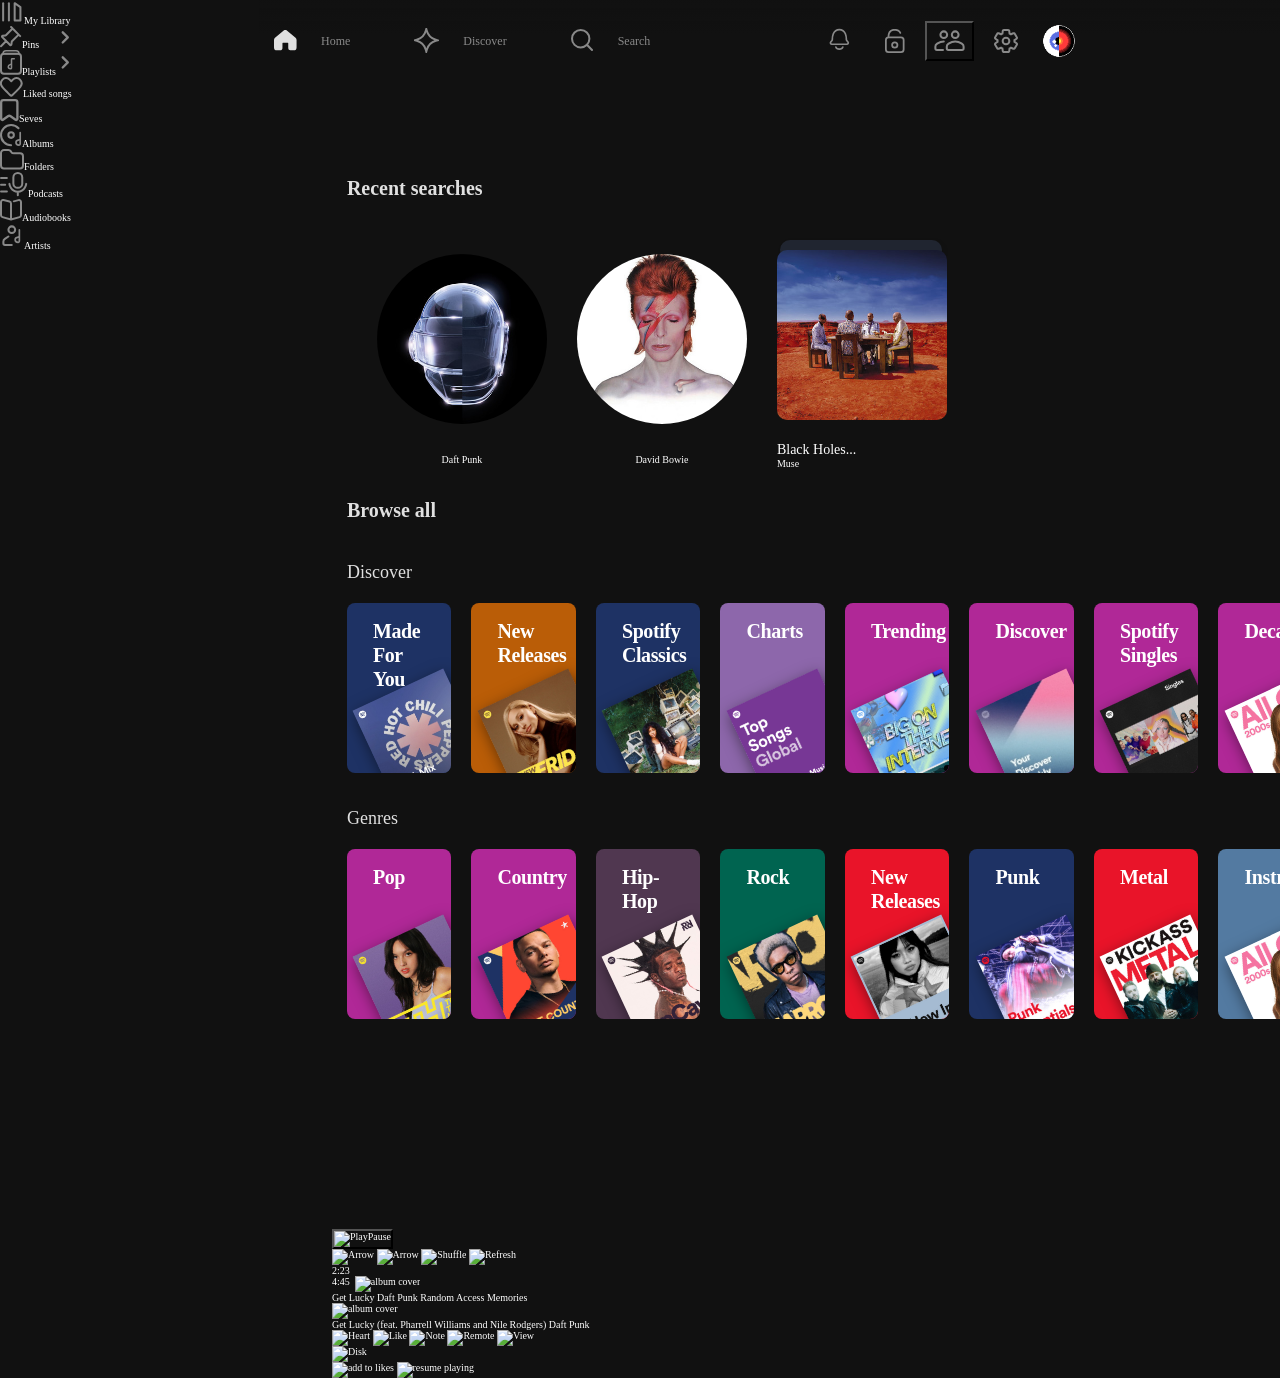
==== search.html @ 07dc6047 "feat: add search HTML, correct images path and layout" ====
<!DOCTYPE html>
<html lang="en">
<head>
<meta charset="UTF-8">
<meta name="viewport" content="width=device-width, initial-scale=1.0">
<title>Discover</title>
<link rel="stylesheet" href="./css/main.css">
</head>

<body>

    <aside class="sidebar">
        <ul class="sidebar-actions">
            <li class="sidebar-action"><a class="action-name"><img src="./assets/sidebarimg/libraryy.svg" alt="Library" class="action-icon">My Library</a></li>
            <li class="sidebar-action"><a class="action-name"><img src="./assets/sidebarimg/piin.svg" alt="Pins" class="action-icon">Pins</a>
                <span class="dropdown-button"><img src="./assets/sidebarimg/sidebararrow.svg" alt="Dropdown"></span></li>
            <li class="sidebar-action"><a class="action-name"><img src="./assets/sidebarimg/playlist.svg" alt="Playlists" class="action-icon">Playlists</a>
                <span class="dropdown-button"><img src="./assets/sidebarimg/sidebararrow.svg" alt="Dropdown"></span></li>
            <li class="sidebar-action"><a class="action-name"><img src="./assets/sidebarimg/likedsong.svg" alt="Likedsongs" class="action-icon">Liked songs</a></li>
            <li class="sidebar-action"><a class="action-name"><img src="./assets/sidebarimg/saves.svg" alt="Saves" class="action-icon">Seves</a></li>
            <li class="sidebar-action"><a class="action-name"><img src="./assets/sidebarimg/albums.svg" alt="Albums" class="action-icon">Albums</a></li>
            <li class="sidebar-action"><a class="action-name"><img src="./assets/sidebarimg/folders.svg" alt="Folders" class="action-icon">Folders</a></li>
            <li class="sidebar-action"><a class="action-name"><img src="./assets/sidebarimg/podcasts.svg" alt="Podcasts" class="action-icon">Podcasts</a></li>
            <li class="sidebar-action"><a class="action-name"><img src="./assets/sidebarimg/audiobooks.svg" alt="Audiobooka" class="action-icon">Audiobooks</a></li>
            <li class="sidebar-action"><a class="action-name"><img src="./assets/sidebarimg/artists.svg" alt="Action" class="action-icon">Artists</a></li>
        </ul>
    </aside>

    <main class="discover-container">
        <section class="main-section" id="main-section">
            <nav class="header-nav">
                <section class="nav-phone">
                    <a href="./index.html" class="nav-item">
                        <img src="./assets/headerimgs/home.svg" alt="home" class="nav-icon">
                        <span class="nav-title">Home</span>
                    </a>
                    <a href="#" class="nav-item">
                        <img src="./assets/headerimgs/Star.svg" alt="Star" class="nav-icon">
                        <span class="nav-title">Discover</span>
                    </a>
                    <a href="./search.html" class="nav-item">
                        <img src="./assets/headerimgs/saerch.svg" alt="Search" class="nav-icon">
                        <span class="nav-title">Search</span>
                    </a>
                    <a href="#" class="nav-item">
                        <img src="./assets/headerimgs/libraryheader.svg" alt="Library" class="nav-icon library">
                        <span class="nav-title library">Library</span>
                    </a>
                    <a href="#" class="nav-item">
                        <img src="./assets/headerimgs/personme.svg" alt="Profile" class="nav-icon person">
                        <span class="nav-title person">Me</span>
                    </a>
                <div class="header-actions">
                    <a href="#">
                        <img src="./assets/headerimgs/bell.svg" class="action-item" alt="Bell">
                    </a>
                    <a href="#">
                        <img src="./assets/headerimgs/padlock.svg" class="action-item" alt="Padlock">
                    </a>
                    <button href="#" id="open-friends">
                        <img src="./assets/headerimgs/people.svg" class="action-item" alt="People">
                    </button>
                    <a href="#">
                        <img src="./assets/headerimgs/setting.svg" class="action-item" alt="Setting">
                    </a>
                    <a href="#">
                        <img src="./assets/headerimgs/spriteeye.svg" class="action-item" alt="Sprite">
                    </a>      
                </div>
                </section>
            </nav>
            <h1 class="search-main-tittl">Recent searches</h1>
            <section class="recent-searches">
                <figure class="searches-artist">
                    <img src="./assets/searchimgs/recentsearchesimg1.png" class="artist-images">
                    <figcaption>Daft Punk</figcaption>
                </figure>

                <figure class="searches-artist">
                    <img src="./assets/searchimgs/resentsearchesimg2.png" class="artist-images">
                    <figcaption>David Bowie</figcaption>
                </figure>

                <figure class="searches-artist-third">
                        <img src="./assets/searchimgs/resentsearchesimg3.png" class="artist-images">
                        <div class="artist-background"></div>
                        <figcaption class="artist-text">Black Holes...</figcaption>
                        <span>Muse</span>
                </figure>

            </section>
            <section class="search-wrapper">
                <div class="search-bar">
                    <input type="text" placeholder="What do you want to play?" class="search-input">
                    <img src="./assets/searchimgs/searchsvg.svg" alt="Search" class="icon">
                    <img src="./assets/searchimgs/camerasvg.svg" alt="Camera" class="icon-camera">
                </div>     
            </section>
            <h1 class="search-main-tittl">Browse all</h1>
            <h2 class="section-title">Discover</h2>
            <section class="discover-cards-wrapper">
                    <article class="card blue">
                        <h3 class="card-title">Made For You</h3>
                        <img src="./assets/searchimgs/discoverimg1.png" class="card-img" alt="Made for you">  
                    </article>
                    <article class="card orange">
                        <h3 class="card-title">New Releases</h3>
                        <img src="./assets/searchimgs/discoverimp2.png" class="card-img" alt="New releases"> 
                    </article>
                    <article class="card navy"> 
                        <h3 class="card-title">Spotify Classics</h3>
                        <img src="./assets/searchimgs/discoverimg3.png" class="card-img" alt="Spotify classics"> 
                    </article>
                    <article class="card purple">
                        <h3 class="card-title">Charts</h3>
                        <img src="./assets/searchimgs/dicoverimg4.png" class="card-img" alt="Charts"> 
                    </article>
                    <article class="card pink">
                        <h3 class="card-title">Trending</h3>
                        <img src="./assets/searchimgs/discoverimg5.png" class="card-img" alt="Trending"> 
                    </article>
                    <article class="card violet">
                        <h3 class="card-title">Discover</h3>
                        <img src="./assets/searchimgs/discoverimg6.png" class="card-img" alt="Discover"> 
                    </article>
                    <article class="card gray">
                        <h3 class="card-title">Spotify Singles</h3>
                        <img src="./assets/searchimgs/discoverimg7.png" class="card-img" alt="Spotify singles"> 
                    </article>
                    <article class="card gold">
                        <h3 class="card-title">Decades</h3>
                        <img src="./assets/searchimgs/discoverimg8.png" class="card-img" alt="Decades"> 
                    </article>
            </section>
            <h2 class="section-title">Genres</h2>
            <section class="genre-cards-wrapper genres">
                <article class="card green">
                    <h3 class="card-title">Pop</h3>
                    <img src="./assets/searchimgs/genresimg1.png" class="card-img" alt="Made for you"> 
                </article>
                <article class="card orange2">
                    <h3 class="card-title">Country</h3>
                    <img src="./assets/searchimgs/genresimg2.png" class="card-img" alt="Country"> 
                </article>
                <article class="card brown">
                    <h3 class="card-title">Hip-Hop</h3>
                    <img src="./assets/searchimgs/genresimg3.png" class="card-img" alt="Hip-Hop"> 
                </article>
                <article class="card teal">
                    <h3 class="card-title">Rock</h3>
                    <img src="./assets/searchimgs/genresimg4.png" class="card-img" alt="Rock"> 
                </article>
                <article class="card red">
                    <h3 class="card-title">New Releases</h3>
                    <img src="./assets/searchimgs/genresimg5.png" class="card-img" alt="New releases"> 
                </article>
                <article class="card darkblue">
                    <h3 class="card-title">Punk</h3>
                    <img src="./assets/searchimgs/genresimg6.png" class="card-img" alt="Punk"> 
                </article>
                <article class="card red2">
                    <h3 class="card-title">Metal</h3>
                    <img src="./assets/searchimgs/genresimg7.png" class="card-img" alt="Metal"> 
                </article>
                <article class="card sky">
                    <h3 class="card-title">Instrumental</h3>
                    <img src="./assets/searchimgs/discoverimg8.png" class="card-img" alt="Instrumental"> 
                </article>
            </section>
        </section>
        <section class="friends-section" id="friends-section">
            <section class="friends-header">
                <h2 class="friends-title">Friends Activity</h2>
                <section class="friends-actions">
                    <img src="./assets/friendsimg/addfriend.png" alt="find friends" class="friends-actions-btn">
                    <button class="close-btn" id="close-button">
                        <img src="./assets/friendsimg/closesection.png" alt="close" class="friends-actions-btn">
                    </button>
                </section>
            </section>
            <section class="friends-box">
                <div class="friend">
                    <img src="./assets/friendsimg/friend4.png" alt="friend picture" class="friend-img">
                    <div class="friend-text">
                        <span class="friend-name">FriendlyMusicListener</span>
                        <div class="friend-activity">
                            <img src="./assets/friendsimg/online now.png" alt="active friend">
                            <span class="friend-activity-song">Goosebumps <span class="friend-activity-artist">· Travis Scott</span></span>
                        </div>
                    </div>
                </div>
                <div class="friend">
                    <img src="./assets/friendsimg/friend1.png" alt="friend picture" class="friend-img">
                    <div class="friend-text">
                        <span class="friend-name">AverageMusicEnjoyer</span>
                        <div class="friend-activity">
                            <img src="./assets/friendsimg/online now.png" alt="active friend">
                            <span class="friend-activity-song">Get Lucky <span class="friend-activity-artist">· Daft Punk</span></span>
                        </div>
                    </div>
                </div>
                <div class="friend">
                    <img src="./assets/friendsimg/friend2.png" alt="friend picture" class="friend-img">
                    <div class="friend-text">
                        <span class="friend-name">MusicEnthusiast</span>
                        <div class="friend-activity">
                            <span class="friend-activity-song offline"><span class="friend-activity-artist">1h</span> would he <span class="friend-activity-artist">· joji</span></span>
                        </div>
                    </div>
                </div>
                <div class="friend">
                    <img src="./assets/friendsimg/friend3.png" alt="friend picture" class="friend-img">
                    <div class="friend-text">
                        <span class="friend-name">IListenToMusic56</span>
                        <div class="friend-activity">
                            <span class="friend-activity-song offline"><span class="friend-activity-artist">1h</span> Rockstar <span class="friend-activity-artist">· Post Malone</span></span>
                        </div>
                    </div>
                </div>
            </section>
        </section> 
        <section class="player-section">
            <div class="player-actions">
                <button class="player-main-btn"><img src="./assets/images/playerimgs/playbtn.png" alt="PlayPause"></button>
                <div class="player-nav">
                    <img src="./assets/images/playerimgs/leftarrow.png" alt="Arrow" class="player-icon">
                    <img src="./assets/images/playerimgs/rightarrow.png" alt="Arrow" class="player-icon">
                    <img src="./assets/images/playerimgs/shafflearrows.png" alt="Shuffle" class="player-icon">
                    <img src="./assets/images/playerimgs/refreshicon.png" alt="Refresh" class="player-icon">
                </div>
                <div class="player-timeline">
                <span class="player-time">2:23</span>
                <div class="player-progress-wrapper">
                    <div class="player-line"></div> 
                </div>
                <span class="player-time">4:45</span>
                <img src="./assets/images/playerimgs/voiceicon.png" alt="" class="player-volume-icon">
                <img src="./assets/images/playerimg.png" alt="album cover" class="player-img">
                <div class="player-info">
                    <span class="player-desk-title">Get Lucky</span>
                    <span class="player-desk-artist">Daft Punk</span>
                    <span class="player-desk-album">Random Access Memories</span>
                </div>
            </div>
            </div>

            <div class="player-card">
                <img src="./assets/images/playerimg.png" alt="album cover" class="player-other-img">
                <div class="player-text">
                    <span class="player-title">Get Lucky (feat. Pharrell Williams and Nile Rodgers)</span>
                    <span class="player-artist">Daft Punk</span>
                </div>
                        <div class="player-extra">
                            <img src="./assets/images/playerimgs/hearticon.png"  class="player-extra-icon" alt="Heart">
                            <img src="./assets/images/playerimgs/likeicon.png" class="player-extra-icon" alt="Like">
                            <img src="./assets/images/playerimgs/noteplayer.png" class="player-extra-icon" alt="Note">
                            <img src="./assets/images/playerimgs/remoteicon.png" class="player-extra-icon" alt="Remote">
                            <img src="./assets/images/playerimgs/viewes icon.png" class="player-extra-icon" alt="View">
                            <div class="player-line-line"></div>
                            <img src="./assets/images/playerimgs/diskicon.png" class="player-extra-icon" alt="Disk">
                            <img src="./assets/images/playerimgs/burger icon.png" class="player-extra-icon" alt="">
                        </div> 
                <img src="./assets/images/likesimg.png" alt="add to likes" class="like-btn">
                <img src="./assets/images/playerarrow.png" alt="resume playing" class="resume-btn">
            </div>
            <div class="player-line"></div>           
        </section>
    </main>
    <script src="./script/main.js" defer></script>
</body>
</html>
---- css/main.css ----
* {
  margin: 0;
  padding: 0;
  box-sizing: border-box;
}

button {
  cursor: pointer;
  background: none;
  font: inherit;
  color: inherit;
  outline: none;
}

a {
  text-decoration: none;
  color: inherit;
}

html {
  font-size: 62.5%;
}

footer, header, nav, section, main {
  display: block;
}

ol, ul {
  list-style: none;
}

@font-face {
  font-family: "Satoshi-Regular";
  src: url("/scss/base/fonts/Satoshi-Regular.woff2") format("woff2"), url("/scss/base/fonts/Satoshi-Regular.woff") format("woff"), url("/scss/base/fonts/Satoshi-Regular.ttf") format("truetype");
  font-weight: 400;
  font-display: swap;
  font-style: normal;
}
* {
  font-family: "Satoshi-Regular";
}

.header-nav {
  display: flex;
  width: calc(100vw - 25.9rem);
  background: linear-gradient(180deg, rgba(17, 17, 17, 0.85) 0%, #111111 42.62%);
  position: fixed;
  bottom: 0;
  gap: 0;
  padding: 1.5rem;
}

.nav-phone {
  display: flex;
  align-items: center;
  width: 100%;
  justify-content: space-around;
}
.nav-phone .nav-item {
  display: flex;
  flex-direction: column;
  align-items: center;
  justify-content: center;
  justify-content: center;
}
.nav-phone .nav-icon {
  color: rgb(137, 137, 137);
}
.nav-phone .nav-title {
  color: rgb(137, 137, 137);
  font-weight: 400;
  font-size: 1.2rem;
  font-family: Satoshi;
  line-height: 100%;
  letter-spacing: 3%;
  padding: 1.4rem;
}

.nav-item:hover .nav-icon,
.action-item:hover {
  filter: invert(48%) sepia(79%) saturate(2476%) hue-rotate(86deg) brightness(118%) contrast(119%);
  transition: filter 0.3s ease;
}

.open-friends {
  all: unset;
}

.header-actions {
  display: none;
}

@media (max-width: 77rem) {
  .header-actions,
  .action-item,
  .open-friends {
    display: none;
  }
}
@media (min-width: 77rem) {
  .header-nav {
    position: fixed;
    top: 0;
    left: 25.9rem;
    width: calc(100% - 25.9rem);
    height: 8.1rem;
    display: flex;
    align-items: center;
    justify-content: space-between;
    bottom: auto;
  }
  .nav-phone {
    width: auto;
    justify-content: flex-start;
    gap: 5rem;
  }
  .nav-phone .nav-item {
    flex-direction: row;
    gap: 1rem;
  }
  .nav-phone li {
    transition: background-color 0.3s ease;
    border-radius: 0.8rem;
  }
  .nav-phone li:hover {
    transform: scale(1.1);
    background-color: rgba(0, 255, 0, 0.1);
  }
  .library,
  .person {
    display: none;
  }
  .header-actions {
    display: flex;
    gap: 1.5rem;
    justify-content: center;
    align-items: center;
  }
  .header-actions .action-item {
    display: flex;
    padding: 0.5rem;
  }
}
.left-sidebar {
  background-color: rgb(6, 6, 6);
  width: 25.9rem;
  height: 100vh;
  padding-inline: 1.1rem;
  position: fixed;
}

.sidebar-actions {
  display: flex;
  flex-direction: column;
  border-radius: 1rem;
}

.sidebar-action {
  display: flex;
  justify-content: space-between;
  align-items: center;
  transition: background-coclor 0.3s ease-in-out color 0.3s ease;
}
.sidebar-action:hover {
  transform: scale(1.1);
  background-color: rgba(0, 255, 0, 0.1);
  transition: background-color 0.3s ease;
  border-radius: 0.8rem;
}

.sidebar-action__name {
  display: flex;
  align-items: center;
  font-weight: 400;
  font-size: 1.4rem;
  letter-spacing: 3%;
  color: rgb(137, 137, 137);
  padding: 1.5rem;
  gap: 1rem;
}

.dropdown-arrow {
  width: 1.2rem;
  height: 1.2rem;
}

html {
  font-size: 62.5%;
}

body {
  background: #121212;
  color: white;
  font-family: Arial, sans-serif;
  margin: 0;
}

figure, figcaption {
  border-bottom: none;
  margin: 0;
  padding: 0;
}

.search-main-tittl {
  color: rgb(224, 224, 224);
  font-weight: 700;
  font-family: Satoshi;
  font-size: 2rem;
  margin-bottom: 2rem;
}

.section-title {
  font-family: Satoshi;
  font-weight: 500;
  font-size: 1.8rem;
  color: rgb(224, 224, 224);
  padding: 2rem 0;
}

.main-section {
  padding: 1.5rem;
}

.recent-searches {
  display: flex;
  gap: 3rem;
  padding: 3rem;
}

.searches-artist {
  display: flex;
  flex-direction: column;
  justify-content: center;
  align-items: center;
  gap: 3rem;
  transition: transform 0.5s ease;
}
.searches-artist:hover {
  transform: scale(105%);
}

.searches-artist img {
  max-width: 17rem;
  border-radius: 50%;
  object-fit: cover;
}

.searches-artist-third {
  height: auto;
  position: relative;
  transition: transform 0.5s ease;
}
.searches-artist-third:hover {
  transform: scale(105%);
}

.artist-images {
  position: relative;
  z-index: 2;
  min-width: 14rem;
  max-width: 17rem;
  object-fit: cover;
  border-radius: 1rem;
}

.artist-text {
  justify-content: flex-start;
  font-family: Satoshi;
  font-weight: 500;
  font-size: 1.4rem;
  padding-top: 2rem;
}

.artist-background {
  position: absolute;
  z-index: 1;
  top: -1rem;
  right: 0.5rem;
  width: 95%;
  height: auto;
  background-color: transparent rgba(98, 120, 177, 0.3);
  border: 1rem solid rgba(98, 120, 177, 0.2);
  border-radius: 1rem;
  box-shadow: 0.2rem 0.2rem 0.5rem rgba(0, 0, 0, 0.1);
}

.search-wrapper {
  display: flex;
  background-color: rgba(32, 32, 32, 0.5);
  max-width: 120rem;
  border-radius: 1rem;
}

.search-bar {
  display: flex;
  align-items: center;
  border: 0.8rem;
  padding: 1.2rem;
  gap: 4rem;
  width: 100%;
}

.search-input {
  flex: 1;
  background: transparent;
  border: none;
  outline: none;
  color: rgba(137, 137, 137, 0.7);
  font-size: 1.6rem;
  width: 100%;
}

.icon {
  width: 3rem;
}

.icon-camera {
  display: flex;
  justify-content: center;
  align-items: center;
  width: 3rem;
}

.search-input::placeholder {
  color: rgba(137, 137, 137, 0.7);
}

.discover-cards-wrapper,
.genre-cards-wrapper {
  display: flex;
  flex-wrap: wrap;
  gap: 1.2rem;
  margin: 0 auto;
  padding-bottom: 2rem;
}

.card {
  width: calc(50% - 6px);
  aspect-ratio: 1/1;
  height: 100px;
  border-radius: 0.8rem;
  padding: 1.2rem;
  position: relative;
  overflow: hidden;
  cursor: pointer;
  transition: transform 0.5s ease;
}
.card:hover {
  transform: scale(105%);
}

.card-title {
  color: rgb(255, 255, 255);
  font-weight: 900;
  font-size: 2rem;
  font-family: Satoshi;
  line-height: 1.2;
  letter-spacing: -0.02em;
  margin: 0 1rem;
  z-index: 2;
  position: relative;
}

.card-img {
  position: absolute;
  width: 9rem;
  height: 9rem;
  right: -1.5rem;
  bottom: -1rem;
  transform: rotate(-25deg);
  box-shadow: 0 0.5rem 1.5rem rgba(0, 0, 0, 0.5);
  z-index: 1;
  object-fit: cover;
  transition: transform 0.3s ease-in-out;
}
.card-img:hover {
  transform: rotate(-5deg) scale(1.2);
  box-shadow: 0 0.5rem 1.5rem rgba(0, 0, 0, 0.6);
}

@media (min-width: 60rem) {
  .container {
    padding: 3rem;
  }
  .discover-cards-wrapper,
  .genre-cards-wrapper {
    gap: 2rem;
    padding: 0 1.5rem 1.5rem 0;
  }
  .genres {
    padding-bottom: 6rem;
  }
  .card {
    width: calc(12.5% - 17.5px);
    padding: 1.6rem;
  }
  .card-title {
    font-size: 2rem;
  }
  .card {
    height: 17rem;
  }
  .card-img {
    width: 10rem;
    height: 10rem;
    right: -1.8rem;
    bottom: -1.2rem;
  }
  .search-wrapper {
    display: none;
  }
}
@media (max-width: 60rem) {
  .recent-searches {
    display: none;
  }
}
.card.blue {
  background: rgb(30, 50, 100);
}
.card.orange {
  background: rgb(186, 93, 7);
}
.card.navy {
  background: rgb(30, 50, 100);
}
.card.purple {
  background: rgb(141, 103, 171);
}
.card.pink {
  background: rgb(176, 40, 151);
}
.card.violet {
  background: rgb(176, 40, 151);
}
.card.gray {
  background: rgb(176, 40, 151);
}
.card.gold {
  background: rgb(176, 40, 151);
}
.card.green {
  background: rgb(176, 40, 151);
}
.card.orange2 {
  background: rgb(176, 40, 151);
}
.card.brown {
  background: rgb(80, 55, 80);
}
.card.teal {
  background: rgb(0, 100, 80);
}
.card.red {
  background: rgb(233, 20, 41);
}
.card.darkblue {
  background: rgb(30, 50, 100);
}
.card.red2 {
  background: rgb(233, 20, 41);
}
.card.sky {
  background: rgb(83, 122, 161);
}

.main-section-filters {
  padding: 1.3rem 1.5rem 1.3rem 0;
}
.main-section-filters .filter-buttons {
  display: flex;
  justify-content: space-between;
  align-items: center;
  margin-bottom: 2.2rem;
  overflow-x: auto;
}
.main-section-filters .filter-buttons::-webkit-scrollbar {
  display: none;
}
.main-section-filters .filter-buttons .filter-left {
  display: flex;
  gap: 1rem;
}
.main-section-filters .filter-buttons .filter-button {
  background-color: #202020;
  color: #E0E0E0;
  border: none;
  padding: 0.8rem 1.5rem;
  border-radius: 0.8rem;
  font-size: 1.2rem;
  white-space: nowrap;
  cursor: pointer;
  transition: background-color 0.2s ease;
}
.main-section-filters .filter-buttons .filter-button.desktop {
  display: none;
}
.main-section-filters .filter-buttons .filter-button.desktop:hover {
  background-color: rgb(198.5, 198.5, 198.5);
}
.main-section-filters .filter-buttons .filter-button:hover {
  background-color: #333842;
}
.main-section-filters .filter-buttons .filter-button.other {
  border: none;
  background-color: transparent;
  padding: 0;
}
.main-section-filters .filter-buttons .other-filter {
  margin-left: auto;
  cursor: pointer;
}
.main-section-filters .recents-list {
  display: grid;
  gap: 0.8rem;
  grid-template-columns: repeat(auto-fit, minmax(17rem, 1fr));
}
.main-section-filters .recents-list .recent-item {
  display: flex;
  align-items: center;
  padding: 1rem 1.4rem;
  background-color: #202020;
  border-radius: 1rem;
  overflow: hidden;
  text-decoration: none;
  transition: background-color 0.3s;
}
.main-section-filters .recents-list .recent-item:hover {
  background-color: #333842;
}
.main-section-filters .recents-list .recent-item .recent-item-img {
  width: 5.6rem;
  height: 5.6rem;
  border-radius: 0.8rem;
  object-fit: cover;
}
.main-section-filters .recents-list .recent-item-desc {
  padding: 0 0.8rem;
  overflow: hidden;
}
.main-section-filters .recents-list .recent-item .recent-item-title {
  display: block;
  color: #E0E0E0;
  font-size: clamp(1.2rem, 1.1518518519rem + 0.1234567901vw, 1.3rem);
  margin-bottom: 0.4rem;
  white-space: nowrap;
  overflow: hidden;
  text-overflow: ellipsis;
}
.main-section-filters .recents-list .recent-item .recent-item-artist {
  display: block;
  color: #898989;
  font-size: 1.2rem;
}

.main-card-boxes-one.pink {
  background-color: rgb(179.0077319588, 60.4922680412, 114.8118556701);
}

.main-card-boxes-two.pink {
  background-color: rgb(121.8298969072, 41.1701030928, 78.1391752577);
}

.main-card-boxes-three.pink {
  background-color: rgb(45.5927835052, 15.4072164948, 29.2422680412);
}

.collection-count.pink {
  color: #CE6E9A;
}

.main-card-boxes-one.cyan {
  background-color: rgb(87.0992366412, 215.4007633588, 185.3053435115);
}

.main-card-boxes-two.cyan {
  background-color: rgb(43.1297709924, 182.8702290076, 150.0916030534);
}

.main-card-boxes-three.cyan {
  background-color: rgb(23.6641221374, 100.3358778626, 82.3511450382);
}

.collection-count.cyan {
  color: #95E6D3;
}

.main-card-boxes-one.lpink {
  background-color: rgb(233.737804878, 117.762195122, 127.4268292683);
}

.main-card-boxes-two.lpink {
  background-color: rgb(223.4756097561, 51.5243902439, 65.8536585366);
}

.main-card-boxes-three.lpink {
  background-color: rgb(149.7926829268, 23.2073170732, 33.756097561);
}

.collection-count.lpink {
  color: #F4B8BD;
}

.main-card-boxes-one.lgreen {
  background-color: rgb(147.1875, 211.875, 125.625);
}

.main-card-boxes-two.lgreen {
  background-color: rgb(99.375, 192.75, 68.25);
}

.main-card-boxes-three.lgreen {
  background-color: rgb(59.625, 119.25, 39.75);
}

.collection-count.lgreen {
  color: #C3E7B7;
}

.main-card-boxes-one.lred {
  background-color: rgb(236.4428571429, 57.0571428571, 117.3678571429);
}

.main-card-boxes-two.lred {
  background-color: rgb(198.4, 18.6, 79.05);
}

.main-card-boxes-three.lred {
  background-color: rgb(105.1428571429, 9.8571428571, 41.8928571429);
}

.collection-count.lred {
  color: #F37FA6;
}

.main-card-boxes-one.lblue {
  background-color: rgb(111.55, 156.85, 171.95);
}

.main-card-boxes-two.lblue {
  background-color: rgb(75.9, 117.3, 131.1);
}

.main-card-boxes-three.lblue {
  background-color: rgb(38.5, 59.5, 66.5);
}

.collection-count.lblue {
  color: #A0BEC8;
}

.main-card-boxes-one.yellow {
  background-color: rgb(251.8409090909, 193.3977272727, 49.6590909091);
}

.main-card-boxes-two.yellow {
  background-color: rgb(221.5909090909, 158.5227272727, 3.4090909091);
}

.main-card-boxes-three.yellow {
  background-color: rgb(121.1363636364, 86.6590909091, 1.8636363636);
}

.collection-count.yellow {
  color: #FDD87D;
}

.main-card-boxes-one.lbrown {
  background-color: rgb(186.5, 132.3372093023, 118);
}

.main-card-boxes-two.lbrown {
  background-color: rgb(152, 91.9069767442, 76);
}

.main-card-boxes-three.lbrown {
  background-color: rgb(84, 50.7906976744, 42);
}

.collection-count.lbrown {
  color: #D4B2A9;
}

.main-card-boxes-one.lorange {
  background-color: rgb(207.2368421053, 140.6578947368, 55.2631578947);
}

.main-card-boxes-two.lorange {
  background-color: rgb(150.1052631579, 100.0701754386, 35.8947368421);
}

.main-card-boxes-three.lorange {
  background-color: rgb(67.7894736842, 45.1929824561, 16.2105263158);
}

.collection-count.lorange {
  color: #DEB075;
}

.main-card-boxes-one.green {
  background-color: rgb(90.8793103448, 168.6206896552, 148.4655172414);
}

.main-card-boxes-two.green {
  background-color: rgb(63.1034482759, 119.8965517241, 105.1724137931);
}

.main-card-boxes-three.green {
  background-color: rgb(27.9310344828, 53.0689655172, 46.5517241379);
}

.collection-count.green {
  color: #8DC3B5;
}

.main-card-boxes-one.lpurple {
  background-color: rgb(114.8082706767, 146.3120300752, 185.6917293233);
}

.main-card-boxes-two.lpurple {
  background-color: rgb(74.1052631579, 107.7894736842, 149.8947368421);
}

.main-card-boxes-three.lpurple {
  background-color: rgb(40.3609022556, 58.7067669173, 81.6390977444);
}

.collection-count.lpurple {
  color: #A6BAD3;
}

.main-card-boxes-one.fgreen {
  background-color: rgb(147.1875, 211.875, 125.625);
}

.main-card-boxes-two.fgreen {
  background-color: rgb(99.375, 192.75, 68.25);
}

.main-card-boxes-three.fgreen {
  background-color: rgb(59.625, 119.25, 39.75);
}

.collection-count.fgreen {
  color: #C3E7B7;
}

.main-card.green .main-card-boxes-one {
  background-color: rgb(180.0644171779, 241.7760736196, 28.7239263804);
}
.main-card.green .main-card-boxes-two {
  background-color: rgb(168.3435582822, 231.472392638, 13.527607362);
}
.main-card.green .main-card-boxes-three {
  background-color: rgb(133.3006134969, 183.2883435583, 10.7116564417);
}
.main-card.green .collection-count {
  color: #CCF665;
}

.main-card.yellow .main-card-boxes-one {
  background-color: rgb(210.5138248848, 192.5552995392, 5.9861751152);
}
.main-card.yellow .main-card-boxes-two {
  background-color: rgb(185.7188940092, 169.8755760369, 5.2811059908);
}
.main-card.yellow .main-card-boxes-three {
  background-color: rgb(136.1290322581, 124.5161290323, 3.8709677419);
}
.main-card.yellow .collection-count {
  color: #F9E72C;
}

.main-card.blue .main-card-boxes-one {
  background-color: rgb(88.4782608696, 230.0217391304, 206.7086956522);
}
.main-card.blue .main-card-boxes-two {
  background-color: rgb(66.3043478261, 226.6956521739, 200.2782608696);
}
.main-card.blue .main-card-boxes-three {
  background-color: rgb(31.5652173913, 210.4347826087, 180.9739130435);
}
.main-card.blue .collection-count {
  color: #9BF0E2;
}

.main-card.dblue .main-card-boxes-one {
  background-color: rgb(34.5, 69.71875, 255);
}
.main-card.dblue .main-card-boxes-two {
  background-color: rgb(9, 48.2916666667, 255);
}
.main-card.dblue .main-card-boxes-three {
  background-color: rgb(0, 34.0208333333, 213);
}
.main-card.dblue .collection-count {
  color: #6F86FF;
}

.main-card.pink .main-card-boxes-one {
  background-color: rgb(255, 126.5, 148.7403846154);
}
.main-card.pink .main-card-boxes-two {
  background-color: rgb(255, 101, 127.6538461538);
}
.main-card.pink .main-card-boxes-three {
  background-color: rgb(255, 50, 85.4807692308);
}
.main-card.pink .collection-count {
  color: #FFCBD4;
}

.main-card.orange .main-card-boxes-one {
  background-color: rgb(255, 169.1225165563, 27.5);
}
.main-card.orange .main-card-boxes-two {
  background-color: rgb(255, 159.4966887417, 2);
}
.main-card.orange .main-card-boxes-three {
  background-color: rgb(206, 128.238410596, 0);
}
.main-card.orange .collection-count {
  color: #FFC668;
}

.main-card.dgreen .main-card-boxes-one {
  background-color: rgb(21.6540697674, 73.8459302326, 59.4098837209);
}
.main-card.dgreen .main-card-boxes-two {
  background-color: rgb(15.8720930233, 54.1279069767, 43.5465116279);
}
.main-card.dgreen .main-card-boxes-three {
  background-color: rgb(4.3081395349, 14.6918604651, 11.8197674419);
}
.main-card.dgreen .collection-count {
  color: #27856B;
}

.main-card.purple .main-card-boxes-one {
  background-color: rgb(150.55625, 12.94375, 94.69375);
}
.main-card.purple .main-card-boxes-two {
  background-color: rgb(127.075, 10.925, 79.925);
}
.main-card.purple .main-card-boxes-three {
  background-color: rgb(80.1125, 6.8875, 50.3875);
}
.main-card.purple .collection-count {
  color: #DD138B;
}

.main-cards {
  display: flex;
  flex-direction: column;
  gap: 1.5rem;
  padding-left: 1.5rem;
}
.main-cards-title {
  display: flex;
  justify-content: space-between;
  padding-right: 1rem;
}
.main-cards-title .card-nav {
  display: flex;
  gap: 1.342rem;
  cursor: pointer;
}
.main-cards-title .card-nav-arrow-left, .main-cards-title .card-nav-arrow-right {
  display: none;
}
.main-cards-title .card-title {
  color: #E0E0E0;
  font-size: 2rem;
}
.main-cards-row {
  position: relative;
  display: flex;
  gap: 0.9rem;
  padding-top: 1.6rem;
  overflow-x: auto;
  overflow-y: visible;
  flex-wrap: nowrap;
  scrollbar-width: none;
}
.main-cards-row .main-card {
  display: flex;
  flex-direction: column;
  position: relative;
  min-width: 14.1rem;
  max-width: 17rem;
  cursor: pointer;
}
.main-cards-row .main-card-playbtn {
  display: flex;
  position: absolute;
  opacity: 0;
  transform: translateY(1rem);
  transition: opacity 0.35s ease, transform 0.35s ease;
  width: 4rem;
  height: 4rem;
  border-radius: 50%;
  background-color: #1ED760;
  cursor: pointer;
}
.main-cards-row .main-card-img {
  flex: 0 0 auto;
  max-width: 100%;
  height: auto;
  border-radius: 0.602rem;
  z-index: 4;
  position: relative;
}
.main-cards-row .main-card-img .books {
  flex: 0 0 auto;
}
.main-cards-row .main-card-boxes-one {
  position: absolute;
  top: -0.5rem;
  left: 0.7rem;
  min-height: 50%;
  min-width: 90%;
  z-index: 3;
  border-radius: 0.602rem 0.602rem 0 0;
}
.main-cards-row .main-card-boxes-two {
  position: absolute;
  top: -0.8rem;
  left: 1.4rem;
  min-height: 50%;
  min-width: 80%;
  z-index: 2;
  border-radius: 0.602rem 0.602rem 0 0;
}
.main-cards-row .main-card-boxes-three {
  position: absolute;
  top: -1.05rem;
  left: 2.1rem;
  min-height: 50%;
  min-width: 70%;
  z-index: 1;
  border-radius: 0.602rem 0.602rem 0 0;
}
.main-cards-row .main-card-text {
  display: flex;
  justify-content: space-between;
  margin-top: 1rem;
  margin-bottom: 0.604rem;
}
.main-cards-row .main-card .collection-title {
  color: #E0E0E0;
  font-size: clamp(1.1rem, 0.9555555556rem + 0.3703703704vw, 1.4rem);
}
.main-cards-row .main-card .podcast-box {
  margin-top: 0.5rem;
  position: relative;
  border-radius: 0.6rem;
  display: flex;
  flex-direction: column;
  padding: 0.7rem 1rem 0.7rem 1.2rem;
}
.main-cards-row .main-card .podcast-box .podcast-color {
  position: absolute;
  width: 0.5rem;
  left: 0;
  top: 0;
  bottom: 0;
  border-radius: 0.6rem 0 0 0.6rem;
}
.main-cards-row .main-card .podcast-box .podcast-title {
  display: flex;
  gap: 0.9rem;
}
.main-cards-row .main-card .podcast-box .main-podcast-img {
  width: 2rem;
}
.main-cards-row .main-card .podcast-box .podcast-text {
  display: flex;
  flex-direction: column;
  gap: 0.6rem;
}
.main-cards-row .main-card.egreen .podcast-box {
  background-color: rgba(59, 177, 59, 0.05);
}
.main-cards-row .main-card.egreen .podcast-color {
  background-color: rgba(133, 197, 133, 0.6);
}
.main-cards-row .main-card.jskin .podcast-box {
  background-color: rgba(241, 206, 188, 0.05);
}
.main-cards-row .main-card.jskin .podcast-color {
  background-color: rgba(241, 206, 188, 0.6);
}
.main-cards-row .main-card.worange .podcast-box {
  background-color: rgba(246, 125, 77, 0.05);
}
.main-cards-row .main-card.worange .podcast-color {
  background-color: rgba(246, 125, 77, 0.6);
}
.main-cards-row .main-card-books {
  display: flex;
  justify-content: flex-start;
  align-items: center;
  margin-top: 0.604rem;
}
.main-cards-row .main-card .collection-desc {
  color: #898989;
  font-size: clamp(0.9rem, 0.7555555556rem + 0.3703703704vw, 1.2rem);
  padding-right: 0.2rem;
  margin-top: 0.604rem;
}
.main-cards-row .main-card-albums {
  display: flex;
  flex-direction: column;
  gap: 0.6rem;
}
.main-cards-row .main-card.ablue .main-card-boxes-one {
  background-color: rgba(187, 180, 216, 0.3);
}
.main-cards-row .main-card.agreen .main-card-boxes-one {
  background-color: rgba(117, 164, 150, 0.3);
}
.main-cards-row .main-card.apurple .main-card-boxes-one {
  background-color: rgba(98, 120, 177, 0.3);
}
.main-cards-row::-webkit-scrollbar {
  display: none;
}
.main-cards-row.bottom {
  margin-bottom: 7rem;
}
.main-cards-artists {
  display: flex;
  gap: 0.9rem;
  padding-top: 1.5rem;
  overflow-x: auto;
  flex-wrap: nowrap;
  scrollbar-width: none;
}
.main-cards-artists .artists-card {
  min-width: 14rem;
  max-width: 17rem;
  display: flex;
  flex-direction: column;
  cursor: pointer;
}
.main-cards-artists .artists-card .artist-image {
  flex: 0 0 auto;
  max-width: 100%;
  height: auto;
  border-radius: 50%;
}
.main-cards-artists .artists-card .card-artist-name {
  font-size: clamp(1.2rem, 1.1037037037rem + 0.2469135802vw, 1.4rem);
  margin-top: 1rem;
  text-align: center;
  color: #E0E0E0;
}

@media (min-width: 60rem) {
  .main-section-filters .recents-list {
    display: none;
  }
  .main-section-filters .filter-button:first-child {
    display: flex !important;
    align-items: center;
  }
  .main-section-filters .filter-buttons {
    margin-bottom: 0 !important;
  }
  .main-section-filters .filter-buttons .filter-button.desktop {
    display: block;
    background-color: #E0E0E0;
    color: #111111;
    font-weight: 700;
  }
  .main-cards-row::after {
    content: "";
    position: absolute;
    top: 0;
    right: 0;
    width: 5rem;
    height: 100%;
    pointer-events: none;
    z-index: 20;
    background: linear-gradient(to right, rgba(14, 14, 14, 0), rgb(14, 14, 14));
  }
  .main-cards {
    border-radius: 1rem;
    border: 0.1rem solid #202020;
    padding: 0 2.5rem;
    margin-top: 0;
  }
  .main-cards-row {
    overflow-y: hidden;
    overflow-x: hidden;
  }
  .main-cards .card-nav-arrow-left {
    display: block;
    filter: brightness(50%);
  }
  .main-cards .card-nav-arrow-left:hover {
    transform: scale(105%);
  }
  .main-cards .card-nav-arrow-right {
    display: block;
    transition: filter 0.2s linear 0.1ms;
  }
  .main-cards .card-nav-arrow-right:hover {
    filter: brightness(75%);
    transform: scale(105%);
  }
  .main-cards .card-nav-arrow-right.impossible {
    filter: brightness(50%);
  }
  .main-cards .card-settings {
    transition: filter 0.2s linear 0.1ms;
  }
  .main-cards .card-settings:hover {
    filter: brightness(75%);
    transform: scale(105%);
  }
  .main-card {
    max-width: 17rem;
    flex: 0 0 auto;
    transition: transform 0.25s ease;
  }
  .main-card .main-card-boxes-one,
  .main-card .main-card-boxes-two,
  .main-card .main-card-boxes-three {
    transition: transform 0.5s ease;
  }
  .main-card:hover {
    transform: scale(101%);
  }
  .main-card:hover .main-card-boxes-one {
    transform: translateY(-3px);
  }
  .main-card:hover .main-card-boxes-two {
    transform: translateY(-4px);
  }
  .main-card:hover .main-card-boxes-three {
    transform: translateY(-5px);
  }
  .main-card-playbtn {
    position: absolute;
    right: 1rem;
    bottom: 8.9rem;
    width: 4rem;
    height: 4rem;
    border-radius: 50%;
    background: #1ED760;
    display: flex;
    align-items: center;
    justify-content: center;
    opacity: 0;
    transform: translateY(10px);
    transition: all 0.25s ease;
    z-index: 10;
  }
  .main-card:hover .main-card-playbtn {
    opacity: 1;
    transform: translateY(0);
  }
  .main-cards-artists {
    overflow-y: hidden;
  }
  .artists-card {
    max-width: 17rem;
    flex: 0 0 auto;
  }
  .artists-card:hover {
    transition: transform 0.25s ease;
    transform: scale(101%);
  }
}
@media (min-width: 77rem) {
  .friends-section {
    position: fixed;
    right: 0;
    top: 0;
    width: 35.8rem;
    height: 100vh;
    border-radius: 1rem;
    border: 0.1rem solid #202020;
    padding: 2rem 2.1rem;
    display: flex;
    flex-direction: column;
    gap: 3.2rem;
    margin-top: 6.5rem;
  }
  .friends-section .friends-header {
    display: flex;
    justify-content: space-between;
  }
  .friends-section .friends-header .friends-actions {
    display: flex;
    justify-content: center;
    gap: 2.5rem;
    cursor: pointer;
  }
  .friends-section .friends-header .friends-actions-btn {
    filter: grayscale(1);
    opacity: 0.6;
    transition: 0.3s;
  }
  .friends-section .friends-header .friends-actions-btn:hover {
    filter: grayscale(0);
    opacity: 1;
  }
  .friends-section .friends-header .friends-actions-btn:hover {
    opacity: 1;
  }
  .friends-section .friends-header .friends-title {
    color: #E0E0E0;
    font-size: 1.4rem;
    font-weight: 400;
  }
  .friends-section .friends-header .close-btn {
    border: none;
    background-color: transparent;
    display: flex;
    align-items: center;
  }
  .friends-section .friends-box {
    display: flex;
    flex-direction: column;
    gap: 2.4rem;
  }
  .friends-section .friends-box .friend {
    display: flex;
    align-items: center;
    gap: 1.2rem;
  }
  .friends-section .friends-box .friend .friend-img {
    max-width: 4rem;
    height: auto;
    border-radius: 50%;
    cursor: pointer;
  }
  .friends-section .friends-box .friend .friend-name {
    color: #E0E0E0;
    font-size: 1.2rem;
    margin-left: 1rem;
    cursor: pointer;
  }
  .friends-section .friends-box .friend .friend-activity {
    display: flex;
    align-items: center;
    font-size: 1.4rem;
  }
  .friends-section .friends-box .friend .friend-activity-song {
    color: #E0E0E0;
    cursor: pointer;
  }
  .friends-section .friends-box .friend .friend-activity-song.offline {
    margin-left: 1rem;
    display: flex;
    gap: 1rem;
  }
  .friends-section .friends-box .friend .friend-activity-artist {
    color: #898989;
    cursor: pointer;
  }
}
html {
  font-size: 62.5%;
}

@media (max-width: 77rem) {
  .left-sidebar {
    display: none;
  }
}
body {
  display: flex;
  flex-direction: column;
  min-height: 100vh;
  background-color: #111111;
}
body .main-section {
  width: 100%;
  margin-bottom: 12rem;
}
body .friends-section {
  display: none;
}

@media (min-width: 60rem) {
  body {
    display: flex;
    flex-direction: row;
    height: 100vh;
    overflow-x: hidden;
  }
  body .main-section {
    margin-top: 8.1rem;
    padding-bottom: 3rem;
    position: relative;
  }
  main {
    width: calc(100vw - 25.9rem);
    position: relative;
    left: 25.9rem;
    height: 100vh;
    top: 8.1rem;
  }
}

/*# sourceMappingURL=main.css.map */
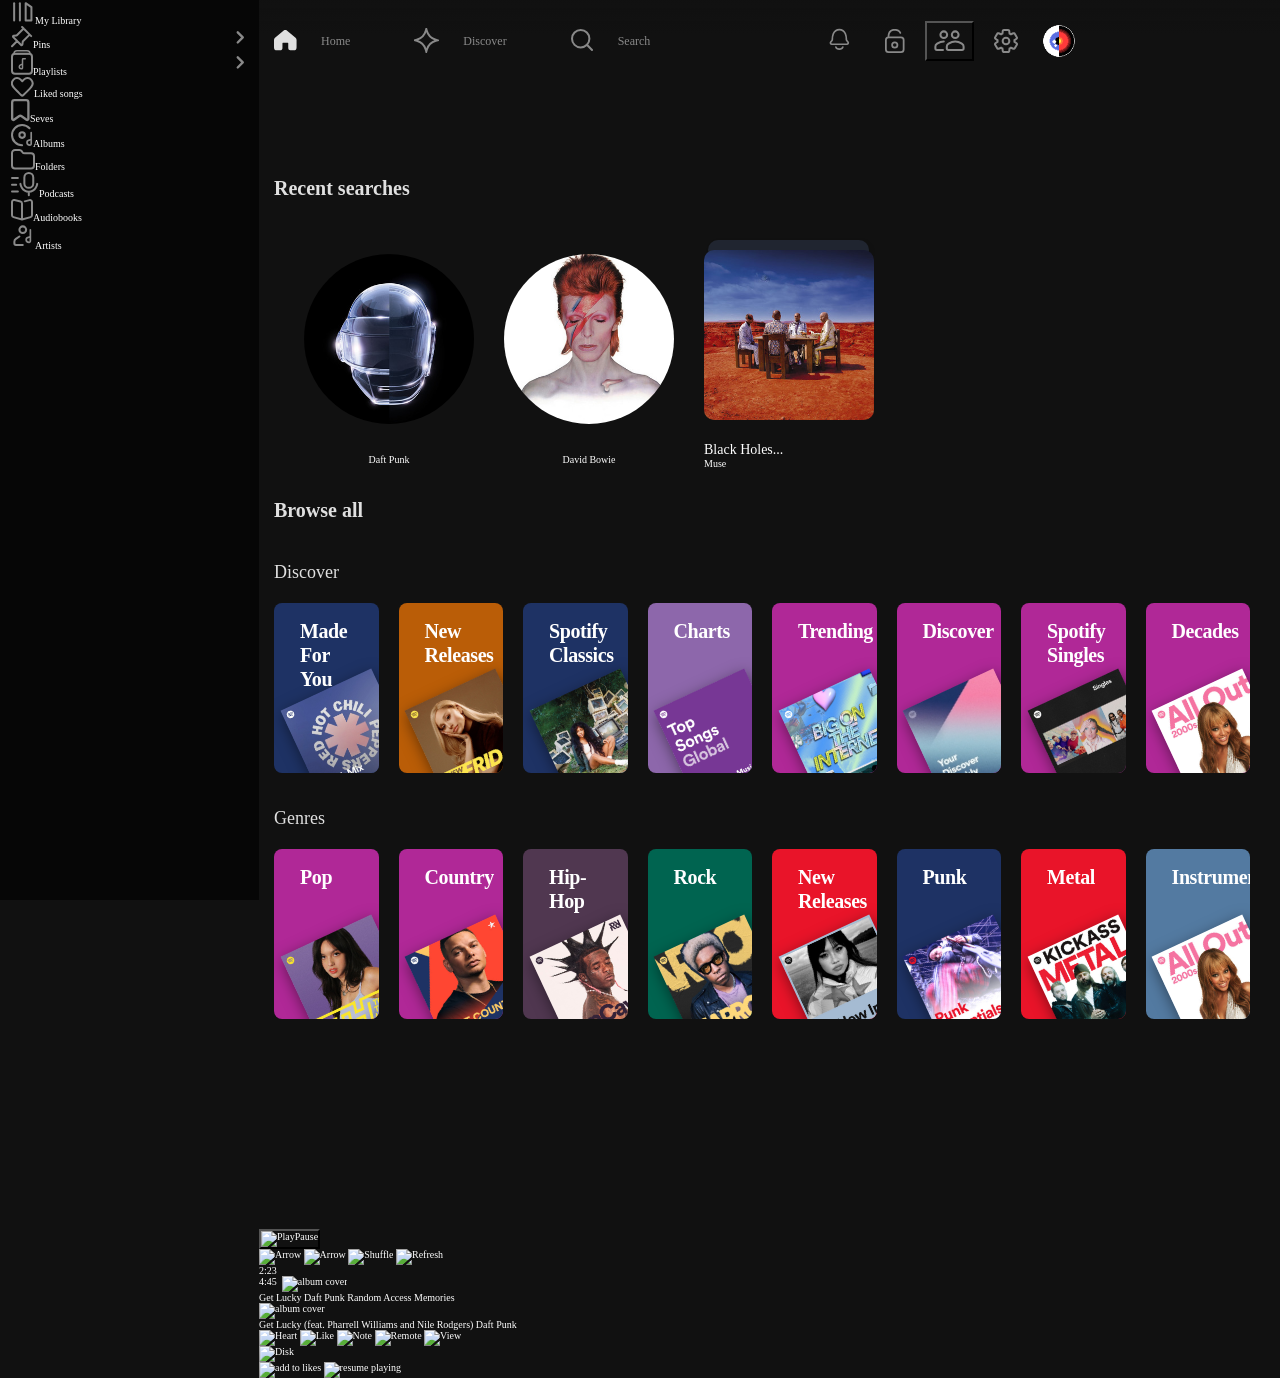
==== commit 757f5d94: "feat: update HTML structure for search page" ====
--- a/search.html
+++ b/search.html
@@ -9,7 +9,7 @@
 
 <body>
 
-    <aside class="sidebar">
+    <aside class="left-sidebar">
         <ul class="sidebar-actions">
             <li class="sidebar-action"><a class="action-name"><img src="./assets/sidebarimg/libraryy.svg" alt="Library" class="action-icon">My Library</a></li>
             <li class="sidebar-action"><a class="action-name"><img src="./assets/sidebarimg/piin.svg" alt="Pins" class="action-icon">Pins</a>
@@ -266,6 +266,6 @@
             <div class="player-line"></div>           
         </section>
     </main>
-    <script src="./script/main.js" defer></script>
+    <script src="./scripts/main.js" defer></script>
 </body>
 </html>
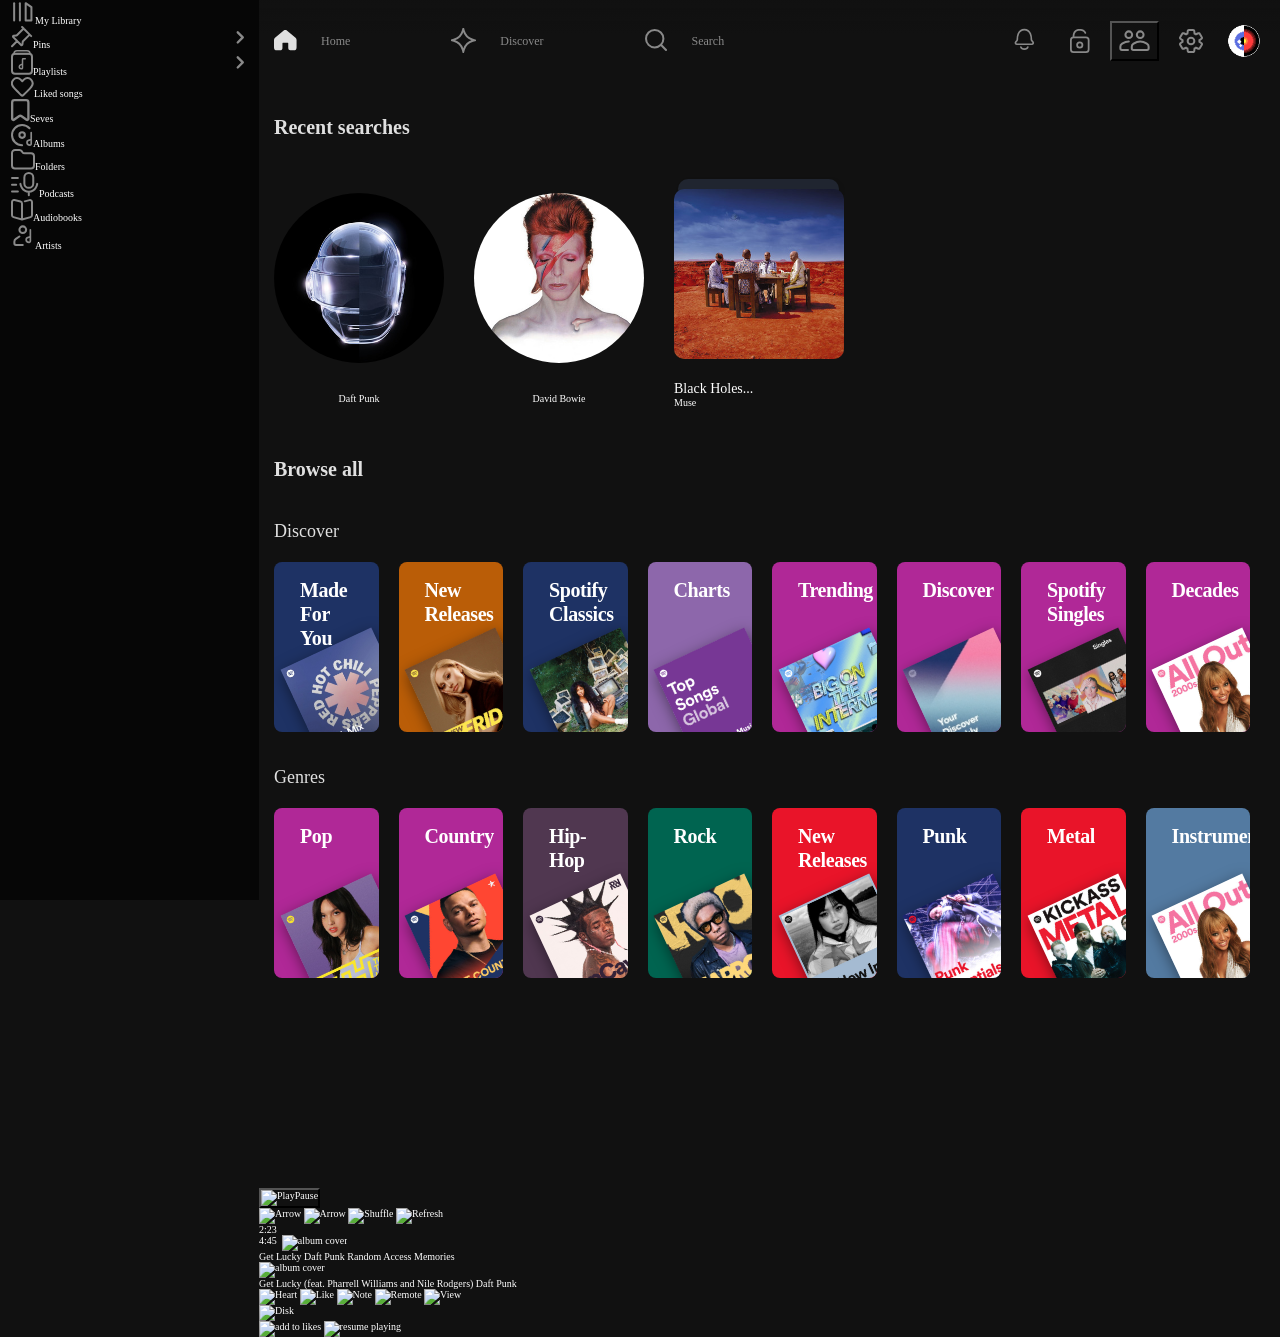
==== commit 6bf5f3f6: "fix: search HTML layout and correct header/main sizes" ====
--- a/search.html
+++ b/search.html
@@ -26,7 +26,7 @@
         </ul>
     </aside>
 
-    <main class="discover-container">
+    <main>
         <section class="main-section" id="main-section">
             <nav class="header-nav">
                 <section class="nav-phone">
@@ -50,6 +50,7 @@
                         <img src="./assets/headerimgs/personme.svg" alt="Profile" class="nav-icon person">
                         <span class="nav-title person">Me</span>
                     </a>
+             
                 <div class="header-actions">
                     <a href="#">
                         <img src="./assets/headerimgs/bell.svg" class="action-item" alt="Bell">
@@ -67,8 +68,10 @@
                         <img src="./assets/headerimgs/spriteeye.svg" class="action-item" alt="Sprite">
                     </a>      
                 </div>
-                </section>
+            </section>
             </nav>
+            <!-- </section> -->
+            <section class="discover-container">
             <h1 class="search-main-tittl">Recent searches</h1>
             <section class="recent-searches">
                 <figure class="searches-artist">
@@ -166,7 +169,9 @@
                     <h3 class="card-title">Instrumental</h3>
                     <img src="./assets/searchimgs/discoverimg8.png" class="card-img" alt="Instrumental"> 
                 </article>
-            </section>
+                <!-- </section> -->
+            </section>
+        </section>
         </section>
         <section class="friends-section" id="friends-section">
             <section class="friends-header">
--- a/css/main.css
+++ b/css/main.css
@@ -42,7 +42,7 @@
 
 .header-nav {
   display: flex;
-  width: calc(100vw - 25.9rem);
+  width: 100%;
   background: linear-gradient(180deg, rgba(17, 17, 17, 0.85) 0%, #111111 42.62%);
   position: fixed;
   bottom: 0;
@@ -54,7 +54,7 @@
   display: flex;
   align-items: center;
   width: 100%;
-  justify-content: space-around;
+  justify-content: space-between;
 }
 .nav-phone .nav-item {
   display: flex;
@@ -110,8 +110,6 @@
     bottom: auto;
   }
   .nav-phone {
-    width: auto;
-    justify-content: flex-start;
     gap: 5rem;
   }
   .nav-phone .nav-item {
@@ -175,7 +173,7 @@
   font-size: 1.4rem;
   letter-spacing: 3%;
   color: rgb(137, 137, 137);
-  padding: 1.5rem;
+  padding: 2rem;
   gap: 1rem;
 }
 
@@ -199,6 +197,10 @@
   border-bottom: none;
   margin: 0;
   padding: 0;
+}
+
+.discover-container {
+  left: 0;
 }
 
 .search-main-tittl {
@@ -207,6 +209,7 @@
   font-family: Satoshi;
   font-size: 2rem;
   margin-bottom: 2rem;
+  margin-top: 2rem;
 }
 
 .section-title {
@@ -219,12 +222,13 @@
 
 .main-section {
   padding: 1.5rem;
+  left: 0;
 }
 
 .recent-searches {
   display: flex;
   gap: 3rem;
-  padding: 3rem;
+  padding: 3rem 0;
 }
 
 .searches-artist {
@@ -1293,7 +1297,6 @@
     overflow-x: hidden;
   }
   body .main-section {
-    margin-top: 8.1rem;
     padding-bottom: 3rem;
     position: relative;
   }
